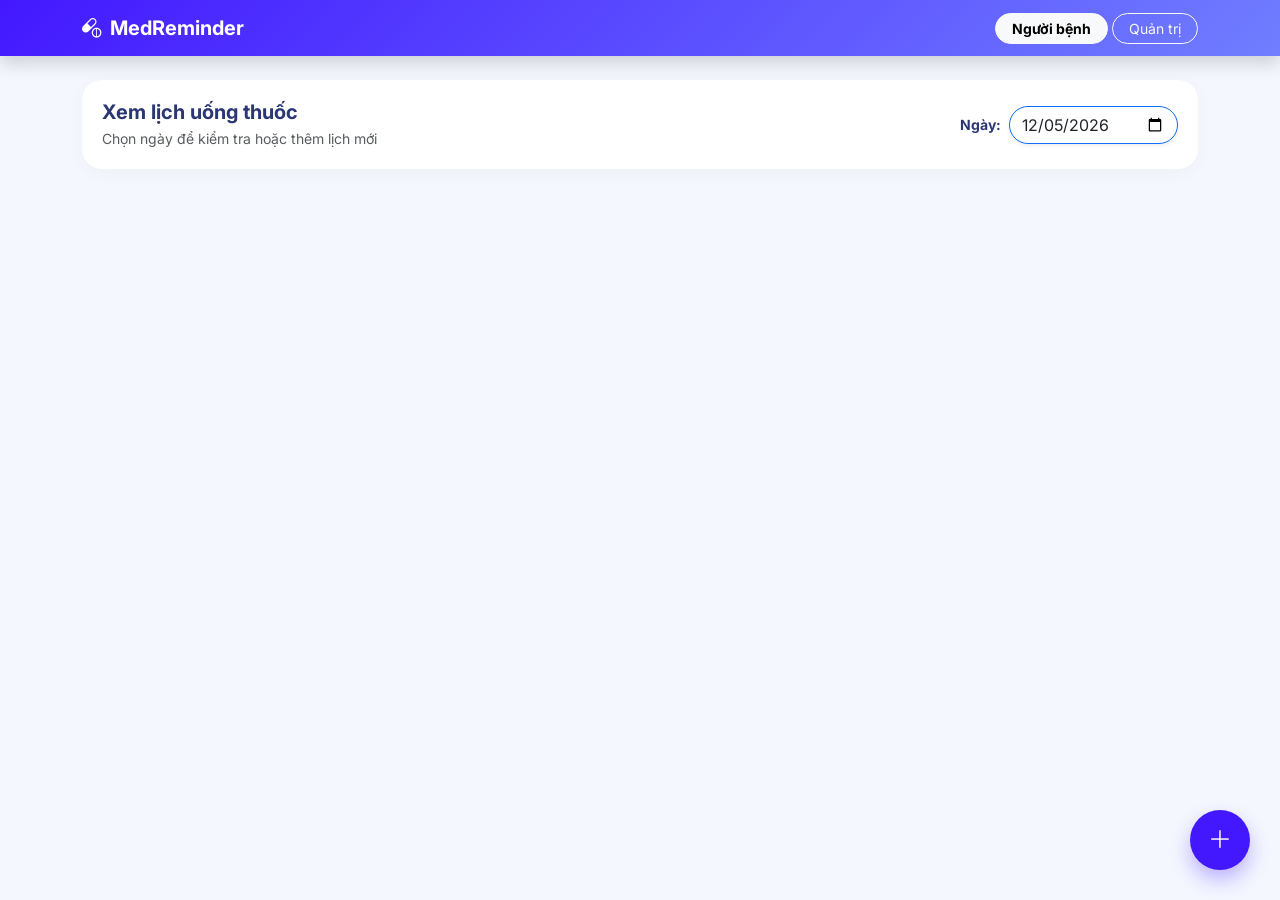
==== index.html @ 2426ad8e "Add files via upload" ====
<!DOCTYPE html>
<html lang="vi">
<head>
    <meta charset="UTF-8">
    <meta name="viewport" content="width=device-width, initial-scale=1.0">
    <title>MedReminder - Quản lý & Theo dõi</title>
    <link href="https://fonts.googleapis.com/css2?family=Inter:wght@400;600;700&display=swap" rel="stylesheet">
    <link href="https://cdn.jsdelivr.net/npm/bootstrap@5.3.0/dist/css/bootstrap.min.css" rel="stylesheet">
    <link rel="stylesheet" href="https://cdn.jsdelivr.net/npm/bootstrap-icons@1.11.0/font/bootstrap-icons.css">
    <style>
        :root { --primary: #4318ff; --success: #05cd99; --bg: #f4f7fe; }
        body { font-family: 'Inter', sans-serif; background-color: var(--bg); color: #2b3674; padding-bottom: 100px; }
        
        .navbar { background: linear-gradient(135deg, var(--primary) 0%, #707eff 100%); border: none; }
        
        .card-med { 
            border: none; border-radius: 20px; 
            box-shadow: 0 10px 30px rgba(0,0,0,0.05); 
            transition: all 0.3s ease; background: white;
            border-left: 6px solid var(--primary);
        }
        .card-med:hover { transform: translateY(-5px); box-shadow: 0 15px 35px rgba(0,0,0,0.1); }
        
        .is-taken { border-left-color: var(--success) !important; background-color: #f8f9fa !important; opacity: 0.8; }
        .is-taken .med-name { text-decoration: line-through; color: #a3aed0; }
        
        .filter-section {
            background: white; padding: 20px; border-radius: 20px;
            box-shadow: 0 4px 20px rgba(0,0,0,0.03); margin-bottom: 30px;
        }
        
        .time-badge { background: #e7f1ff; color: var(--primary); padding: 6px 16px; border-radius: 50px; font-weight: 700; }
        
        /* Floating Action Button (Nút thêm nhanh) */
        .fab-add {
            position: fixed; bottom: 30px; right: 30px;
            width: 60px; height: 60px; background: var(--primary);
            color: white; border-radius: 50%; display: flex;
            align-items: center; justify-content: center;
            font-size: 24px; box-shadow: 0 10px 20px rgba(67, 24, 255, 0.3);
            border: none; z-index: 1000; transition: 0.3s;
        }
        .fab-add:hover { transform: scale(1.1); background: #3311cc; }

        #loading-overlay { position: fixed; top: 0; left: 0; width: 100%; height: 100%; background: rgba(255,255,255,0.8); z-index: 9999; display: flex; align-items: center; justify-content: center; backdrop-filter: blur(4px); }
    </style>
</head>
<body>
    <div id="loading-overlay" class="d-none">
        <div class="spinner-border text-primary" role="status"></div>
    </div>

    <nav class="navbar navbar-dark sticky-top shadow">
        <div class="container">
            <a class="navbar-brand fw-bold" href="#"><i class="bi bi-capsule-pill me-2"></i>MedReminder</a>
            <div>
                <a href="index.html" class="btn btn-light btn-sm rounded-pill px-3 fw-bold">Người bệnh</a>
                <a href="admin.html" class="btn btn-outline-light btn-sm rounded-pill px-3">Quản trị</a>
            </div>
        </div>
    </nav>

    <div class="container mt-4">
        <div class="filter-section d-flex flex-wrap align-items-center justify-content-between gap-3">
            <div>
                <h5 class="fw-bold mb-1">Xem lịch uống thuốc</h5>
                <p class="text-muted small mb-0">Chọn ngày để kiểm tra hoặc thêm lịch mới</p>
            </div>
            <div class="d-flex align-items-center gap-2">
                <label class="fw-bold small">Ngày:</label>
                <input type="date" id="dateFilter" class="form-control rounded-pill border-primary shadow-sm">
            </div>
        </div>

        <div class="row g-4" id="scheduleContainer">
            </div>
    </div>

    <button class="fab-add" data-bs-toggle="modal" data-bs-target="#addModal">
        <i class="bi bi-plus-lg"></i>
    </button>

    <div class="modal fade" id="addModal" tabindex="-1">
        <div class="modal-dialog modal-dialog-centered">
            <div class="modal-content border-0 shadow" style="border-radius: 25px;">
                <div class="modal-body p-4">
                    <h5 class="fw-bold mb-4">Thêm lịch nhắc mới</h5>
                    <div class="mb-3">
                        <label class="small fw-bold mb-1">Tên thuốc</label>
                        <input type="text" id="newMedName" class="form-control rounded-pill border-light bg-light p-3" placeholder="Ví dụ: Paracetamol">
                    </div>
                    <div class="mb-3">
                        <label class="small fw-bold mb-1">Giờ uống</label>
                        <input type="time" id="newMedTime" class="form-control rounded-pill border-light bg-light p-3">
                    </div>
                    <div class="d-grid gap-2 mt-4">
                        <button class="btn btn-primary rounded-pill py-3 fw-bold" id="btnSaveQuick">Lưu lịch nhắc</button>
                        <button class="btn btn-light rounded-pill py-3 text-muted" data-bs-dismiss="modal">Hủy</button>
                    </div>
                </div>
            </div>
        </div>
    </div>

    <script src="https://code.jquery.com/jquery-3.6.0.min.js"></script>
    <script src="https://cdn.jsdelivr.net/npm/bootstrap@5.3.0/dist/js/bootstrap.bundle.min.js"></script>
    <script>
        const API_URL = "https://69e9c8b415c7e2d51268b733.mockapi.io/v1-demo/schedules";

        $(document).ready(() => {
            const today = new Date().toISOString().split('T')[0];
            $('#dateFilter').val(today);
            loadSchedules(today);
        });

        $('#dateFilter').change(function() {
            loadSchedules($(this).val());
        });

        async function loadSchedules(selectedDate) {
            $('#loading-overlay').removeClass('d-none');
            try {
                const res = await fetch(API_URL);
                const data = await res.json();
                
                // Sắp xếp theo giờ
                data.sort((a, b) => a.time.localeCompare(b.time));
                
                const container = $('#scheduleContainer').empty();
                if(data.length === 0) {
                    container.append('<div class="text-center mt-5"><p>Trống lịch cho ngày này</p></div>');
                }

                data.forEach(item => {
                    container.append(`
                        <div class="col-md-6 col-lg-4">
                            <div class="card card-med p-3 ${item.isTaken ? 'is-taken' : ''}">
                                <div class="card-body">
                                    <div class="d-flex justify-content-between mb-3">
                                        <span class="time-badge"><i class="bi bi-alarm me-1"></i>${item.time}</span>
                                        ${item.isTaken ? '<span class="badge bg-success rounded-pill px-3">Đã xong</span>' : '<span class="badge bg-warning text-dark rounded-pill px-3">Chờ uống</span>'}
                                    </div>
                                    <h5 class="med-name fw-bold mb-2">${item.medName}</h5>
                                    <p class="text-muted small mb-4">Ngày nhắc: ${selectedDate}</p>
                                    <button class="btn w-100 rounded-pill fw-bold transition ${item.isTaken ? 'btn-outline-secondary' : 'btn-primary shadow'}" 
                                            onclick="markAsTaken('${item.id}', ${item.isTaken})">
                                        ${item.isTaken ? 'Hoàn tác' : 'Đã uống thuốc'}
                                    </button>
                                </div>
                            </div>
                        </div>
                    `);
                });
            } catch (error) { console.error(error); } 
            finally { $('#loading-overlay').addClass('d-none'); }
        }

        // Chức năng THÊM NHANH (POST)
        $('#btnSaveQuick').click(async function() {
            const medName = $('#newMedName').val();
            const time = $('#newMedTime').val();
            const date = $('#dateFilter').val();

            if(!medName || !time) return alert("Vui lòng nhập đủ thông tin!");

            $('#loading-overlay').removeClass('d-none');
            await fetch(API_URL, {
                method: 'POST',
                headers: { 'Content-Type': 'application/json' },
                body: JSON.stringify({ medName, time, isTaken: false, date })
            });

            $('#addModal').modal('hide');
            $('#newMedName').val('');
            loadSchedules(date);
        });

        async function markAsTaken(id, currentStatus) {
            await fetch(`${API_URL}/${id}`, {
                method: 'PUT',
                headers: { 'Content-Type': 'application/json' },
                body: JSON.stringify({ isTaken: !currentStatus })
            });
            loadSchedules($('#dateFilter').val());
        }
    </script>
</body>
</html>
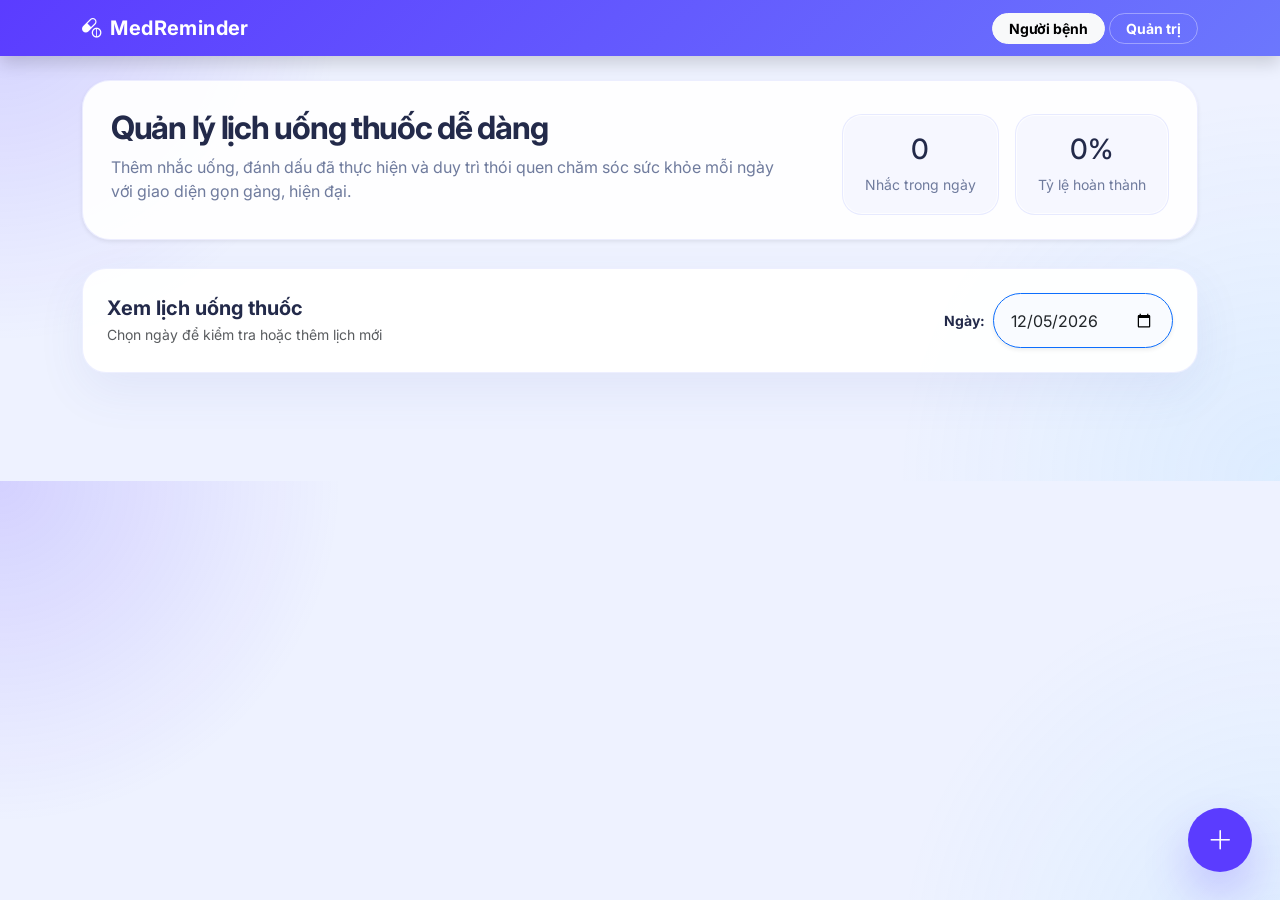
==== commit 481371e3: "Add files via upload" ====
--- a/index.html
+++ b/index.html
@@ -8,41 +8,229 @@
     <link href="https://cdn.jsdelivr.net/npm/bootstrap@5.3.0/dist/css/bootstrap.min.css" rel="stylesheet">
     <link rel="stylesheet" href="https://cdn.jsdelivr.net/npm/bootstrap-icons@1.11.0/font/bootstrap-icons.css">
     <style>
-        :root { --primary: #4318ff; --success: #05cd99; --bg: #f4f7fe; }
-        body { font-family: 'Inter', sans-serif; background-color: var(--bg); color: #2b3674; padding-bottom: 100px; }
-        
-        .navbar { background: linear-gradient(135deg, var(--primary) 0%, #707eff 100%); border: none; }
-        
-        .card-med { 
-            border: none; border-radius: 20px; 
-            box-shadow: 0 10px 30px rgba(0,0,0,0.05); 
-            transition: all 0.3s ease; background: white;
-            border-left: 6px solid var(--primary);
-        }
-        .card-med:hover { transform: translateY(-5px); box-shadow: 0 15px 35px rgba(0,0,0,0.1); }
-        
-        .is-taken { border-left-color: var(--success) !important; background-color: #f8f9fa !important; opacity: 0.8; }
-        .is-taken .med-name { text-decoration: line-through; color: #a3aed0; }
-        
+        :root {
+            --primary: #5b3cff;
+            --secondary: #7588ff;
+            --success: #22c392;
+            --danger: #ff5d7a;
+            --bg: #eef2ff;
+            --surface: #ffffff;
+            --surface-soft: #f6f7ff;
+            --text: #232a4a;
+            --muted: #6f7b9d;
+            --border: rgba(110, 125, 255, 0.14);
+            --shadow: 0 30px 80px rgba(50, 63, 128, 0.1);
+        }
+
+        body {
+            font-family: 'Inter', sans-serif;
+            background: radial-gradient(circle at top left, rgba(91, 60, 255, 0.18), transparent 25%),
+                        radial-gradient(circle at bottom right, rgba(95, 196, 255, 0.12), transparent 28%),
+                        var(--bg);
+            color: var(--text);
+            padding-bottom: 100px;
+        }
+
+        .navbar {
+            background: linear-gradient(135deg, var(--primary), #6c77fd);
+            border: none;
+            box-shadow: 0 24px 60px rgba(49, 67, 160, 0.16);
+        }
+
+        .navbar .navbar-brand {
+            letter-spacing: 0.02em;
+        }
+
+        .navbar .btn {
+            border-radius: 999px;
+            font-weight: 700;
+        }
+
+        .hero-panel {
+            background: rgba(255, 255, 255, 0.92);
+            border: 1px solid rgba(108, 115, 255, 0.12);
+            border-radius: 28px;
+            padding: 28px 28px 20px;
+            box-shadow: 0 28px 70px rgba(49, 67, 160, 0.08);
+            margin-bottom: 28px;
+        }
+
+        .hero-panel h2 {
+            font-size: clamp(2rem, 2.5vw, 2.6rem);
+            letter-spacing: -0.04em;
+        }
+
+        .hero-panel p {
+            color: var(--muted);
+            max-width: 680px;
+        }
+
+        .hero-stat {
+            background: var(--surface-soft);
+            border: 1px solid rgba(110, 125, 255, 0.11);
+            border-radius: 20px;
+            padding: 18px 22px;
+            min-width: 150px;
+            box-shadow: inset 0 0 0 1px rgba(255,255,255,0.8);
+        }
+
+        .hero-stat h3 {
+            font-size: 1.75rem;
+            margin-bottom: 0.35rem;
+            color: var(--text);
+        }
+
+        .hero-stat small {
+            color: var(--muted);
+        }
+
+        .card-med {
+            border: none;
+            border-radius: 26px;
+            box-shadow: 0 18px 55px rgba(71, 80, 152, 0.09);
+            transition: transform 0.25s ease, box-shadow 0.25s ease;
+            background: linear-gradient(180deg, #ffffff, #f8f9ff);
+            position: relative;
+            overflow: hidden;
+        }
+
+        .card-med::before {
+            content: '';
+            position: absolute;
+            top: 0;
+            left: 0;
+            width: 100%;
+            height: 6px;
+            background: linear-gradient(90deg, rgba(91, 60, 255, 1), rgba(117, 136, 255, 0.8));
+        }
+
+        .card-med:hover {
+            transform: translateY(-6px);
+            box-shadow: 0 24px 70px rgba(71, 80, 152, 0.16);
+        }
+
+        .card-med .card-body {
+            padding: 24px 24px 20px;
+        }
+
+        .is-taken {
+            background: #f5f7ff !important;
+            opacity: 0.96;
+        }
+
+        .is-taken .med-name {
+            text-decoration: line-through;
+            color: #9aa3bd;
+        }
+
         .filter-section {
-            background: white; padding: 20px; border-radius: 20px;
-            box-shadow: 0 4px 20px rgba(0,0,0,0.03); margin-bottom: 30px;
-        }
-        
-        .time-badge { background: #e7f1ff; color: var(--primary); padding: 6px 16px; border-radius: 50px; font-weight: 700; }
-        
-        /* Floating Action Button (Nút thêm nhanh) */
+            background: rgba(255,255,255,0.95);
+            padding: 24px;
+            border-radius: 24px;
+            border: 1px solid rgba(110, 125, 255, 0.12);
+            box-shadow: 0 18px 48px rgba(82, 94, 180, 0.08);
+            margin-bottom: 32px;
+        }
+
+        .time-badge {
+            background: rgba(91, 60, 255, 0.08);
+            color: var(--primary);
+            padding: 7px 18px;
+            border-radius: 999px;
+            font-weight: 700;
+        }
+
+        .form-control,
+        .form-control:focus,
+        .form-control:focus-visible {
+            border-radius: 999px;
+            border: 1px solid rgba(110, 125, 255, 0.2);
+            box-shadow: none;
+            padding: 0.9rem 1.1rem;
+            background: #f9fbff;
+        }
+
+        .form-control:focus {
+            border-color: rgba(91, 60, 255, 0.35);
+        }
+
+        .btn-primary {
+            background: var(--primary);
+            border-color: transparent;
+            box-shadow: 0 15px 30px rgba(91, 60, 255, 0.18);
+        }
+
+        .btn-primary:hover {
+            background: #4238ff;
+        }
+
+        .btn-outline-light {
+            color: #ffffff;
+            border-color: rgba(255,255,255,0.35);
+        }
+
+        .btn-outline-light:hover {
+            color: white;
+            background: rgba(255,255,255,0.12);
+        }
+
         .fab-add {
-            position: fixed; bottom: 30px; right: 30px;
-            width: 60px; height: 60px; background: var(--primary);
-            color: white; border-radius: 50%; display: flex;
-            align-items: center; justify-content: center;
-            font-size: 24px; box-shadow: 0 10px 20px rgba(67, 24, 255, 0.3);
-            border: none; z-index: 1000; transition: 0.3s;
-        }
-        .fab-add:hover { transform: scale(1.1); background: #3311cc; }
-
-        #loading-overlay { position: fixed; top: 0; left: 0; width: 100%; height: 100%; background: rgba(255,255,255,0.8); z-index: 9999; display: flex; align-items: center; justify-content: center; backdrop-filter: blur(4px); }
+            position: fixed;
+            bottom: 28px;
+            right: 28px;
+            width: 64px;
+            height: 64px;
+            background: var(--primary);
+            color: white;
+            border-radius: 50%;
+            display: flex;
+            align-items: center;
+            justify-content: center;
+            font-size: 26px;
+            box-shadow: 0 22px 45px rgba(91, 60, 255, 0.25);
+            border: none;
+            z-index: 1000;
+            transition: transform 0.2s ease, background 0.2s ease;
+        }
+
+        .fab-add:hover {
+            transform: scale(1.08);
+            background: #3829ff;
+        }
+
+        #loading-overlay {
+            position: fixed;
+            top: 0;
+            left: 0;
+            width: 100%;
+            height: 100%;
+            background: rgba(255,255,255,0.78);
+            z-index: 9999;
+            display: flex;
+            align-items: center;
+            justify-content: center;
+            backdrop-filter: blur(4px);
+        }
+
+        .schedule-empty {
+            min-height: 240px;
+            display: flex;
+            align-items: center;
+            justify-content: center;
+            color: var(--muted);
+        }
+
+        .modal-content {
+            border-radius: 28px;
+            overflow: hidden;
+            border: 1px solid rgba(110, 125, 255, 0.12);
+        }
+
+        .modal-body .form-control {
+            border-radius: 18px;
+            padding: 0.95rem 1.25rem;
+            background: #f7f8ff;
+        }
     </style>
 </head>
 <body>
@@ -61,19 +249,37 @@
     </nav>
 
     <div class="container mt-4">
-        <div class="filter-section d-flex flex-wrap align-items-center justify-content-between gap-3">
+        <div class="hero-panel shadow-sm">
+            <div class="row align-items-center gy-3">
+                <div class="col-lg-8">
+                    <h2 class="fw-bold mb-2">Quản lý lịch uống thuốc dễ dàng</h2>
+                    <p>Thêm nhắc uống, đánh dấu đã thực hiện và duy trì thói quen chăm sóc sức khỏe mỗi ngày với giao diện gọn gàng, hiện đại.</p>
+                </div>
+                <div class="col-lg-4 d-flex align-items-center justify-content-lg-end">
+                    <div class="hero-stat text-center me-3">
+                        <h3 id="statCount">0</h3>
+                        <small>Nhắc trong ngày</small>
+                    </div>
+                    <div class="hero-stat text-center">
+                        <h3 id="statComplete">0%</h3>
+                        <small>Tỷ lệ hoàn thành</small>
+                    </div>
+                </div>
+            </div>
+        </div>
+
+        <div class="filter-section d-flex flex-column flex-sm-row align-items-center justify-content-between gap-3">
             <div>
                 <h5 class="fw-bold mb-1">Xem lịch uống thuốc</h5>
                 <p class="text-muted small mb-0">Chọn ngày để kiểm tra hoặc thêm lịch mới</p>
             </div>
             <div class="d-flex align-items-center gap-2">
-                <label class="fw-bold small">Ngày:</label>
+                <label class="fw-bold small mb-0">Ngày:</label>
                 <input type="date" id="dateFilter" class="form-control rounded-pill border-primary shadow-sm">
             </div>
         </div>
 
-        <div class="row g-4" id="scheduleContainer">
-            </div>
+        <div class="row g-4" id="scheduleContainer"></div>
     </div>
 
     <button class="fab-add" data-bs-toggle="modal" data-bs-target="#addModal">
@@ -105,7 +311,7 @@
     <script src="https://code.jquery.com/jquery-3.6.0.min.js"></script>
     <script src="https://cdn.jsdelivr.net/npm/bootstrap@5.3.0/dist/js/bootstrap.bundle.min.js"></script>
     <script>
-        const API_URL = "https://69e9c8b415c7e2d51268b733.mockapi.io/v1-demo/schedules";
+        const API_URL = "https://6a06dc73c83ba8ad9b3e047a.mockapi.io/schedules";
 
         $(document).ready(() => {
             const today = new Date().toISOString().split('T')[0];
@@ -126,12 +332,19 @@
                 // Sắp xếp theo giờ
                 data.sort((a, b) => a.time.localeCompare(b.time));
                 
+                const filtered = data.filter(item => item.date === selectedDate);
+                const completedCount = filtered.filter(item => item.isTaken).length;
+                const totalCount = filtered.length;
+
+                $('#statCount').text(totalCount);
+                $('#statComplete').text(totalCount === 0 ? '0%' : `${Math.round((completedCount / totalCount) * 100)}%`);
+
                 const container = $('#scheduleContainer').empty();
-                if(data.length === 0) {
-                    container.append('<div class="text-center mt-5"><p>Trống lịch cho ngày này</p></div>');
+                if (totalCount === 0) {
+                    container.append('<div class="schedule-empty w-100"><p class="mb-0">Không có lịch cho ngày đã chọn.</p></div>');
                 }
 
-                data.forEach(item => {
+                filtered.forEach(item => {
                     container.append(`
                         <div class="col-md-6 col-lg-4">
                             <div class="card card-med p-3 ${item.isTaken ? 'is-taken' : ''}">
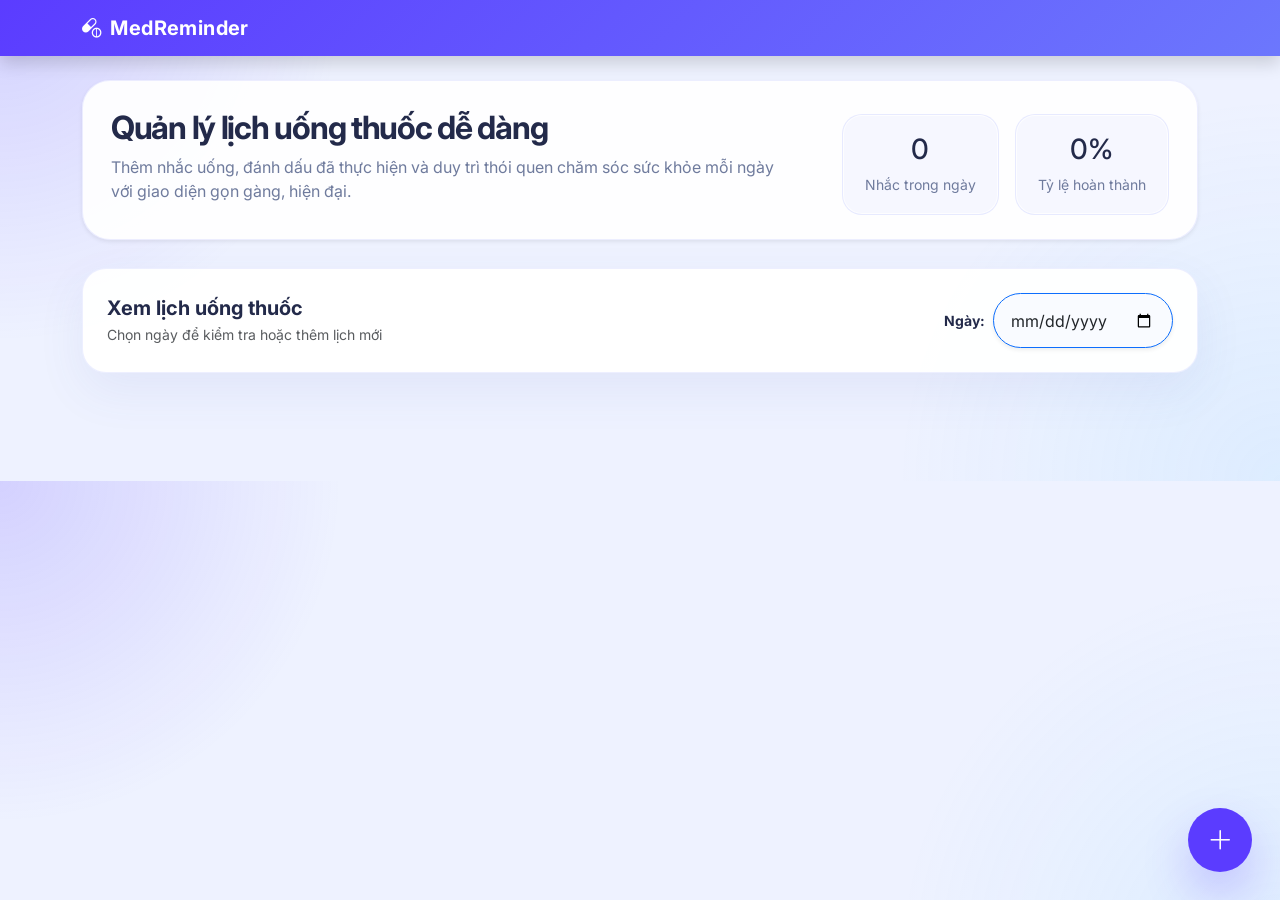
==== commit 059b7d2c: "Add files via upload" ====
--- a/index.html
+++ b/index.html
@@ -241,9 +241,9 @@
     <nav class="navbar navbar-dark sticky-top shadow">
         <div class="container">
             <a class="navbar-brand fw-bold" href="#"><i class="bi bi-capsule-pill me-2"></i>MedReminder</a>
-            <div>
-                <a href="index.html" class="btn btn-light btn-sm rounded-pill px-3 fw-bold">Người bệnh</a>
-                <a href="admin.html" class="btn btn-outline-light btn-sm rounded-pill px-3">Quản trị</a>
+            <div class="d-flex align-items-center flex-wrap gap-2">
+                <span id="userBadge" class="badge bg-white text-primary shadow-sm d-none"></span>
+                <button id="logoutBtn" class="btn btn-outline-light btn-sm rounded-pill px-3 d-none">Đăng xuất</button>
             </div>
         </div>
     </nav>
@@ -310,10 +310,17 @@
 
     <script src="https://code.jquery.com/jquery-3.6.0.min.js"></script>
     <script src="https://cdn.jsdelivr.net/npm/bootstrap@5.3.0/dist/js/bootstrap.bundle.min.js"></script>
+    <script src="js/auth.js"></script>
     <script>
         const API_URL = "https://6a06dc73c83ba8ad9b3e047a.mockapi.io/schedules";
+        const currentUser = requireAuth('login.html');
 
         $(document).ready(() => {
+            if (currentUser) {
+                $('#userBadge').text(`Xin chào, ${currentUser.fullName}`).removeClass('d-none');
+                $('#logoutBtn').removeClass('d-none').on('click', logout);
+            }
+
             const today = new Date().toISOString().split('T')[0];
             $('#dateFilter').val(today);
             loadSchedules(today);
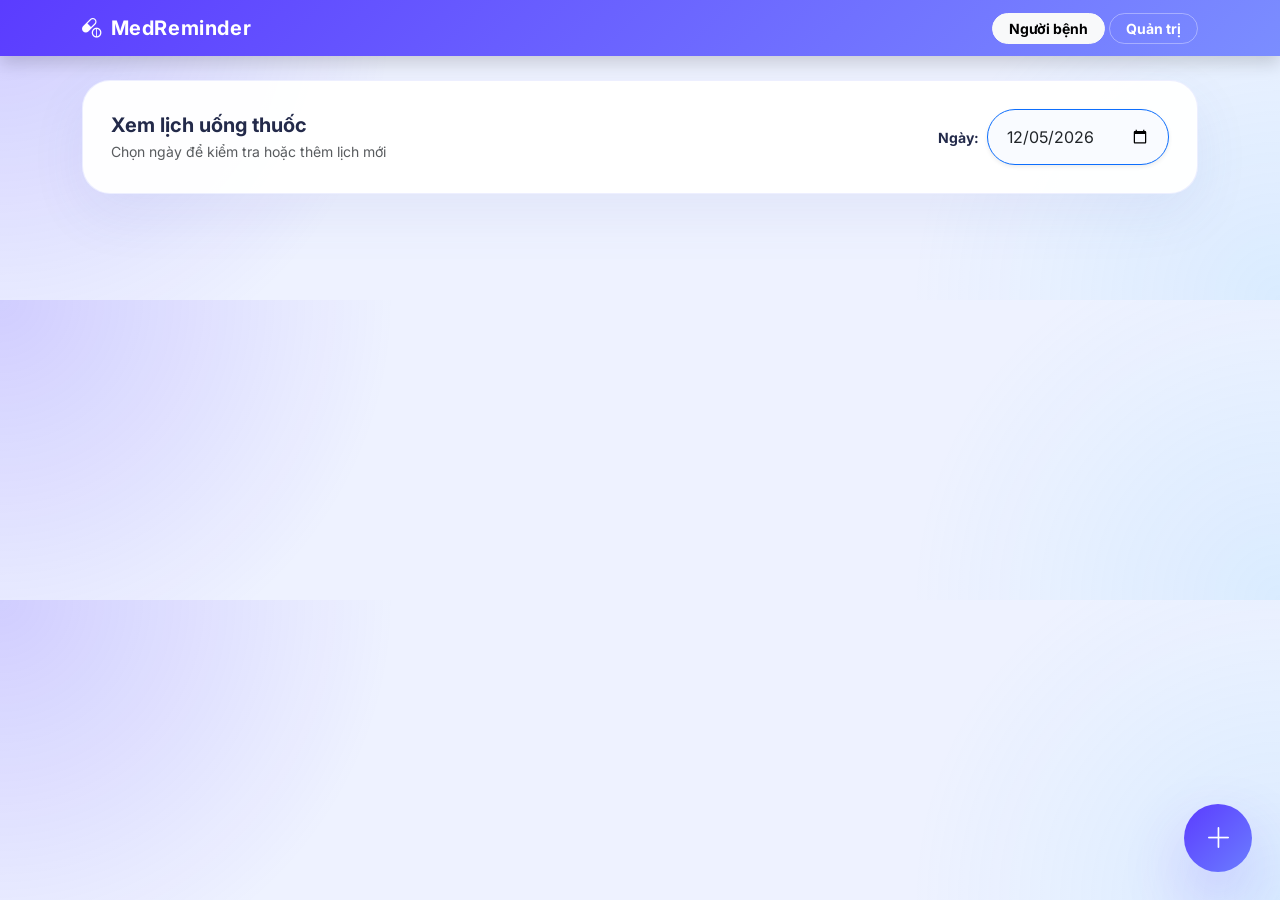
==== commit b7ad2107: "Add files via upload" ====
--- a/index.html
+++ b/index.html
@@ -24,21 +24,21 @@
 
         body {
             font-family: 'Inter', sans-serif;
-            background: radial-gradient(circle at top left, rgba(91, 60, 255, 0.18), transparent 25%),
-                        radial-gradient(circle at bottom right, rgba(95, 196, 255, 0.12), transparent 28%),
+            background: radial-gradient(circle at top left, rgba(91, 60, 255, 0.2), transparent 30%),
+                        radial-gradient(circle at bottom right, rgba(95, 196, 255, 0.14), transparent 28%),
                         var(--bg);
             color: var(--text);
             padding-bottom: 100px;
         }
 
         .navbar {
-            background: linear-gradient(135deg, var(--primary), #6c77fd);
+            background: linear-gradient(135deg, rgba(91, 60, 255, 1), rgba(117, 136, 255, 0.95));
             border: none;
-            box-shadow: 0 24px 60px rgba(49, 67, 160, 0.16);
+            box-shadow: 0 24px 70px rgba(49, 67, 160, 0.18);
         }
 
         .navbar .navbar-brand {
-            letter-spacing: 0.02em;
+            letter-spacing: 0.03em;
         }
 
         .navbar .btn {
@@ -47,35 +47,36 @@
         }
 
         .hero-panel {
-            background: rgba(255, 255, 255, 0.92);
-            border: 1px solid rgba(108, 115, 255, 0.12);
-            border-radius: 28px;
-            padding: 28px 28px 20px;
-            box-shadow: 0 28px 70px rgba(49, 67, 160, 0.08);
-            margin-bottom: 28px;
+            background: rgba(255,255,255,0.96);
+            border: 1px solid rgba(110, 125, 255, 0.12);
+            border-radius: 32px;
+            padding: 32px;
+            box-shadow: 0 30px 85px rgba(49, 67, 160, 0.12);
+            margin-bottom: 30px;
         }
 
         .hero-panel h2 {
-            font-size: clamp(2rem, 2.5vw, 2.6rem);
+            font-size: clamp(2.2rem, 2.8vw, 3rem);
             letter-spacing: -0.04em;
+            margin-bottom: 0.75rem;
         }
 
         .hero-panel p {
             color: var(--muted);
-            max-width: 680px;
+            max-width: 700px;
         }
 
         .hero-stat {
             background: var(--surface-soft);
-            border: 1px solid rgba(110, 125, 255, 0.11);
-            border-radius: 20px;
-            padding: 18px 22px;
+            border: 1px solid rgba(110, 125, 255, 0.12);
+            border-radius: 22px;
+            padding: 20px 24px;
             min-width: 150px;
-            box-shadow: inset 0 0 0 1px rgba(255,255,255,0.8);
+            box-shadow: inset 0 0 0 1px rgba(255,255,255,0.75);
         }
 
         .hero-stat h3 {
-            font-size: 1.75rem;
+            font-size: 1.9rem;
             margin-bottom: 0.35rem;
             color: var(--text);
         }
@@ -86,10 +87,10 @@
 
         .card-med {
             border: none;
-            border-radius: 26px;
-            box-shadow: 0 18px 55px rgba(71, 80, 152, 0.09);
+            border-radius: 28px;
+            box-shadow: 0 20px 65px rgba(50, 63, 128, 0.12);
             transition: transform 0.25s ease, box-shadow 0.25s ease;
-            background: linear-gradient(180deg, #ffffff, #f8f9ff);
+            background: linear-gradient(180deg, #ffffff, #f7f8ff);
             position: relative;
             overflow: hidden;
         }
@@ -105,37 +106,41 @@
         }
 
         .card-med:hover {
-            transform: translateY(-6px);
-            box-shadow: 0 24px 70px rgba(71, 80, 152, 0.16);
+            transform: translateY(-8px);
+            box-shadow: 0 28px 80px rgba(50, 63, 128, 0.16);
         }
 
         .card-med .card-body {
-            padding: 24px 24px 20px;
+            padding: 26px 24px 22px;
+        }
+
+        .med-name {
+            font-size: 1.15rem;
+            letter-spacing: -0.02em;
         }
 
         .is-taken {
-            background: #f5f7ff !important;
-            opacity: 0.96;
+            background: #eef4ff !important;
         }
 
         .is-taken .med-name {
             text-decoration: line-through;
-            color: #9aa3bd;
+            color: #8d99c7;
         }
 
         .filter-section {
-            background: rgba(255,255,255,0.95);
-            padding: 24px;
-            border-radius: 24px;
+            background: rgba(255,255,255,0.96);
+            padding: 28px;
+            border-radius: 28px;
             border: 1px solid rgba(110, 125, 255, 0.12);
-            box-shadow: 0 18px 48px rgba(82, 94, 180, 0.08);
-            margin-bottom: 32px;
+            box-shadow: 0 20px 55px rgba(82, 94, 180, 0.08);
+            margin-bottom: 30px;
         }
 
         .time-badge {
             background: rgba(91, 60, 255, 0.08);
             color: var(--primary);
-            padding: 7px 18px;
+            padding: 8px 18px;
             border-radius: 999px;
             font-weight: 700;
         }
@@ -146,7 +151,7 @@
             border-radius: 999px;
             border: 1px solid rgba(110, 125, 255, 0.2);
             box-shadow: none;
-            padding: 0.9rem 1.1rem;
+            padding: 0.95rem 1.15rem;
             background: #f9fbff;
         }
 
@@ -157,7 +162,7 @@
         .btn-primary {
             background: var(--primary);
             border-color: transparent;
-            box-shadow: 0 15px 30px rgba(91, 60, 255, 0.18);
+            box-shadow: 0 16px 34px rgba(91, 60, 255, 0.18);
         }
 
         .btn-primary:hover {
@@ -178,16 +183,16 @@
             position: fixed;
             bottom: 28px;
             right: 28px;
-            width: 64px;
-            height: 64px;
-            background: var(--primary);
+            width: 68px;
+            height: 68px;
+            background: linear-gradient(135deg, var(--primary), #6b7dff);
             color: white;
             border-radius: 50%;
             display: flex;
             align-items: center;
             justify-content: center;
-            font-size: 26px;
-            box-shadow: 0 22px 45px rgba(91, 60, 255, 0.25);
+            font-size: 28px;
+            box-shadow: 0 28px 64px rgba(91, 60, 255, 0.24);
             border: none;
             z-index: 1000;
             transition: transform 0.2s ease, background 0.2s ease;
@@ -241,45 +246,27 @@
     <nav class="navbar navbar-dark sticky-top shadow">
         <div class="container">
             <a class="navbar-brand fw-bold" href="#"><i class="bi bi-capsule-pill me-2"></i>MedReminder</a>
-            <div class="d-flex align-items-center flex-wrap gap-2">
-                <span id="userBadge" class="badge bg-white text-primary shadow-sm d-none"></span>
-                <button id="logoutBtn" class="btn btn-outline-light btn-sm rounded-pill px-3 d-none">Đăng xuất</button>
+            <div>
+                <a href="index.html" class="btn btn-light btn-sm rounded-pill px-3 fw-bold">Người bệnh</a>
+                <a href="admin.html" class="btn btn-outline-light btn-sm rounded-pill px-3">Quản trị</a>
             </div>
         </div>
     </nav>
 
     <div class="container mt-4">
-        <div class="hero-panel shadow-sm">
-            <div class="row align-items-center gy-3">
-                <div class="col-lg-8">
-                    <h2 class="fw-bold mb-2">Quản lý lịch uống thuốc dễ dàng</h2>
-                    <p>Thêm nhắc uống, đánh dấu đã thực hiện và duy trì thói quen chăm sóc sức khỏe mỗi ngày với giao diện gọn gàng, hiện đại.</p>
-                </div>
-                <div class="col-lg-4 d-flex align-items-center justify-content-lg-end">
-                    <div class="hero-stat text-center me-3">
-                        <h3 id="statCount">0</h3>
-                        <small>Nhắc trong ngày</small>
-                    </div>
-                    <div class="hero-stat text-center">
-                        <h3 id="statComplete">0%</h3>
-                        <small>Tỷ lệ hoàn thành</small>
-                    </div>
-                </div>
-            </div>
-        </div>
-
-        <div class="filter-section d-flex flex-column flex-sm-row align-items-center justify-content-between gap-3">
+        <div class="filter-section d-flex flex-wrap align-items-center justify-content-between gap-3">
             <div>
                 <h5 class="fw-bold mb-1">Xem lịch uống thuốc</h5>
                 <p class="text-muted small mb-0">Chọn ngày để kiểm tra hoặc thêm lịch mới</p>
             </div>
             <div class="d-flex align-items-center gap-2">
-                <label class="fw-bold small mb-0">Ngày:</label>
+                <label class="fw-bold small">Ngày:</label>
                 <input type="date" id="dateFilter" class="form-control rounded-pill border-primary shadow-sm">
             </div>
         </div>
 
-        <div class="row g-4" id="scheduleContainer"></div>
+        <div class="row g-4" id="scheduleContainer">
+            </div>
     </div>
 
     <button class="fab-add" data-bs-toggle="modal" data-bs-target="#addModal">
@@ -310,17 +297,10 @@
 
     <script src="https://code.jquery.com/jquery-3.6.0.min.js"></script>
     <script src="https://cdn.jsdelivr.net/npm/bootstrap@5.3.0/dist/js/bootstrap.bundle.min.js"></script>
-    <script src="js/auth.js"></script>
     <script>
         const API_URL = "https://6a06dc73c83ba8ad9b3e047a.mockapi.io/schedules";
-        const currentUser = requireAuth('login.html');
 
         $(document).ready(() => {
-            if (currentUser) {
-                $('#userBadge').text(`Xin chào, ${currentUser.fullName}`).removeClass('d-none');
-                $('#logoutBtn').removeClass('d-none').on('click', logout);
-            }
-
             const today = new Date().toISOString().split('T')[0];
             $('#dateFilter').val(today);
             loadSchedules(today);
@@ -339,19 +319,12 @@
                 // Sắp xếp theo giờ
                 data.sort((a, b) => a.time.localeCompare(b.time));
                 
-                const filtered = data.filter(item => item.date === selectedDate);
-                const completedCount = filtered.filter(item => item.isTaken).length;
-                const totalCount = filtered.length;
-
-                $('#statCount').text(totalCount);
-                $('#statComplete').text(totalCount === 0 ? '0%' : `${Math.round((completedCount / totalCount) * 100)}%`);
-
                 const container = $('#scheduleContainer').empty();
-                if (totalCount === 0) {
-                    container.append('<div class="schedule-empty w-100"><p class="mb-0">Không có lịch cho ngày đã chọn.</p></div>');
+                if(data.length === 0) {
+                    container.append('<div class="text-center mt-5"><p>Trống lịch cho ngày này</p></div>');
                 }
 
-                filtered.forEach(item => {
+                data.forEach(item => {
                     container.append(`
                         <div class="col-md-6 col-lg-4">
                             <div class="card card-med p-3 ${item.isTaken ? 'is-taken' : ''}">
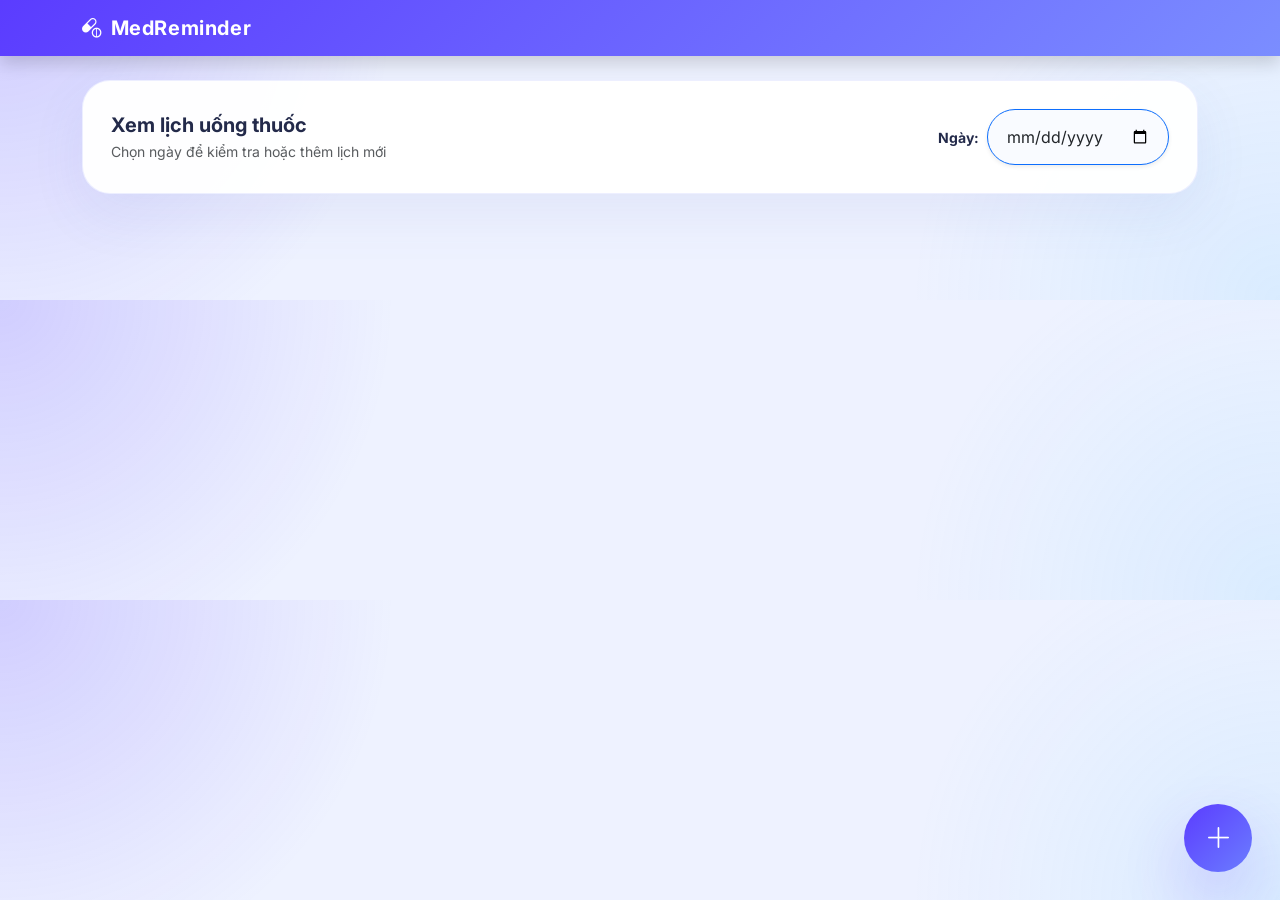
==== commit 86eed1f5: "Add files via upload" ====
--- a/index.html
+++ b/index.html
@@ -237,6 +237,13 @@
             background: #f7f8ff;
         }
     </style>
+    <script src="js/auth.js"></script>
+    <script>
+        // Kiểm tra xác thực ngay lập tức
+        if (!getCurrentUser()) {
+            window.location.href = 'login.html';
+        }
+    </script>
 </head>
 <body>
     <div id="loading-overlay" class="d-none">
@@ -245,10 +252,9 @@
 
     <nav class="navbar navbar-dark sticky-top shadow">
         <div class="container">
-            <a class="navbar-brand fw-bold" href="#"><i class="bi bi-capsule-pill me-2"></i>MedReminder</a>
-            <div>
-                <a href="index.html" class="btn btn-light btn-sm rounded-pill px-3 fw-bold">Người bệnh</a>
-                <a href="admin.html" class="btn btn-outline-light btn-sm rounded-pill px-3">Quản trị</a>
+            <a class="navbar-brand fw-bold" href="index.html"><i class="bi bi-capsule-pill me-2"></i>MedReminder</a>
+            <div id="authNav">
+                <!-- Hiển thị tên user và nút logout tại đây -->
             </div>
         </div>
     </nav>
@@ -300,8 +306,43 @@
     <script>
         const API_URL = "https://6a06dc73c83ba8ad9b3e047a.mockapi.io/schedules";
 
+        function renderAuthNav() {
+            const user = getCurrentUser();
+            const navHtml = `
+                <div class="d-flex align-items-center gap-2">
+                    <span class="text-white small">
+                        <i class="bi bi-person-circle me-1"></i>${user.name}
+                    </span>
+                    <button class="btn btn-outline-light btn-sm rounded-pill px-3" onclick="logoutUser()">
+                        Đăng xuất
+                    </button>
+                </div>
+            `;
+            $('#authNav').html(navHtml);
+        }
+
+        function logoutUser() {
+            if (confirm('Bạn có chắc chắn muốn đăng xuất?')) {
+                logout();
+                window.location.href = 'login.html';
+            }
+        }
+
+        function getLocalDateString(dateObj) {
+            const year = dateObj.getFullYear();
+            const month = String(dateObj.getMonth() + 1).padStart(2, '0');
+            const day = String(dateObj.getDate()).padStart(2, '0');
+            return `${year}-${month}-${day}`;
+        }
+
+        function normalizeDateValue(rawDate) {
+            if (!rawDate) return '';
+            return rawDate.split('T')[0];
+        }
+
         $(document).ready(() => {
-            const today = new Date().toISOString().split('T')[0];
+            renderAuthNav();
+            const today = getLocalDateString(new Date());
             $('#dateFilter').val(today);
             loadSchedules(today);
         });
@@ -316,15 +357,18 @@
                 const res = await fetch(API_URL);
                 const data = await res.json();
                 
+                // Lọc dữ liệu theo ngày được chọn
+                const filteredData = data.filter(item => normalizeDateValue(item.date) === selectedDate);
+                
                 // Sắp xếp theo giờ
-                data.sort((a, b) => a.time.localeCompare(b.time));
+                filteredData.sort((a, b) => a.time.localeCompare(b.time));
                 
                 const container = $('#scheduleContainer').empty();
-                if(data.length === 0) {
-                    container.append('<div class="text-center mt-5"><p>Trống lịch cho ngày này</p></div>');
+                if(filteredData.length === 0) {
+                    container.append('<div class="text-center mt-5"><p>Không có lịch uống thuốc cho ngày này</p></div>');
                 }
 
-                data.forEach(item => {
+                filteredData.forEach(item => {
                     container.append(`
                         <div class="col-md-6 col-lg-4">
                             <div class="card card-med p-3 ${item.isTaken ? 'is-taken' : ''}">
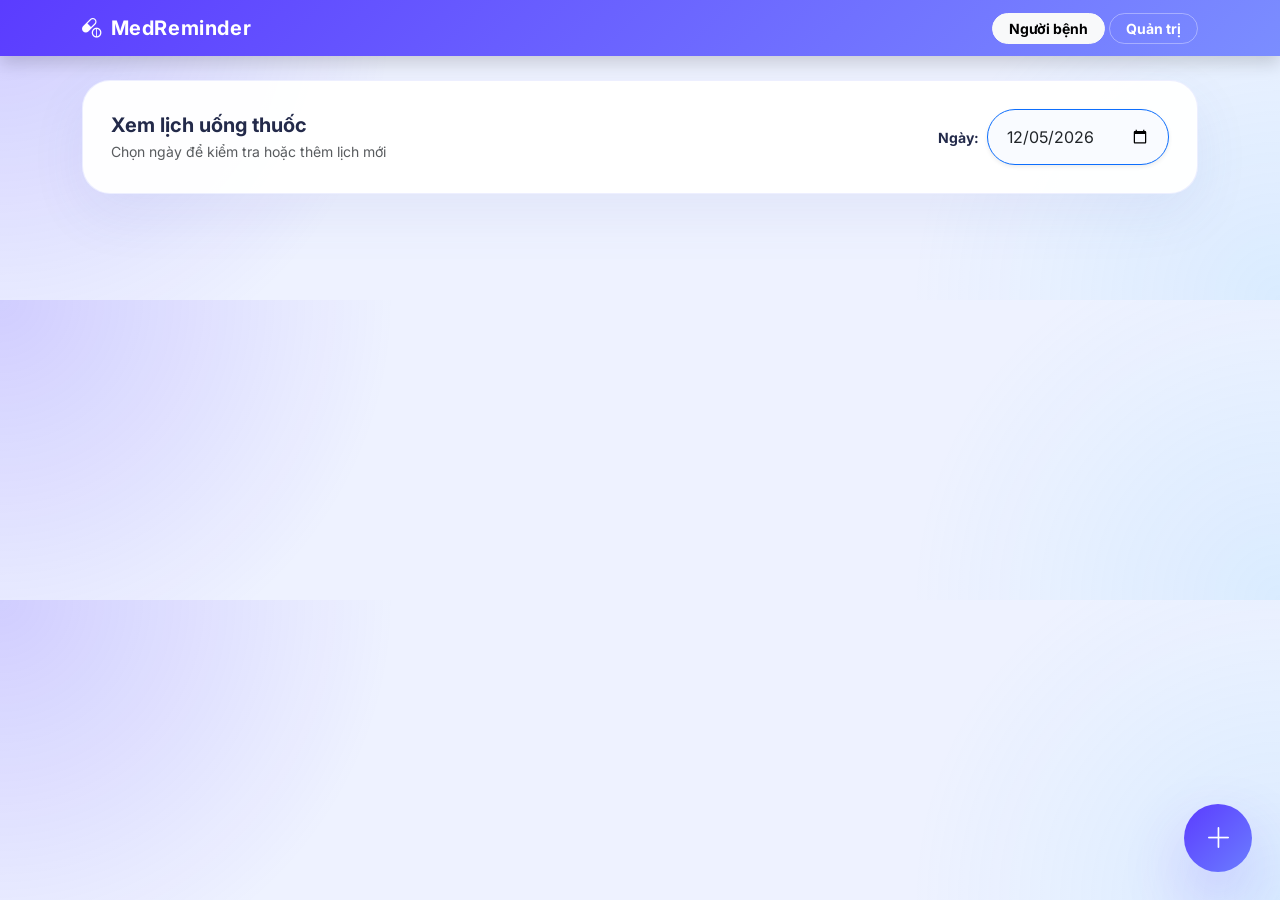
==== commit 79b23cbc: "Add files via upload" ====
--- a/index.html
+++ b/index.html
@@ -47,32 +47,105 @@
         }
 
         .hero-panel {
-            background: rgba(255,255,255,0.96);
-            border: 1px solid rgba(110, 125, 255, 0.12);
-            border-radius: 32px;
-            padding: 32px;
-            box-shadow: 0 30px 85px rgba(49, 67, 160, 0.12);
+            background: rgba(255,255,255,0.98);
+            border: 1px solid rgba(110, 125, 255, 0.16);
+            border-radius: 36px;
+            padding: 36px;
+            box-shadow: 0 35px 95px rgba(49, 67, 160, 0.14);
             margin-bottom: 30px;
+            position: relative;
+            overflow: hidden;
+        }
+
+        .hero-panel::before {
+            content: '';
+            position: absolute;
+            top: -30px;
+            right: -90px;
+            width: 260px;
+            height: 260px;
+            background: radial-gradient(circle, rgba(91, 60, 255, 0.20), transparent 55%);
+            filter: blur(14px);
+            pointer-events: none;
+        }
+
+        .hero-panel::after {
+            content: '';
+            position: absolute;
+            bottom: -40px;
+            left: -40px;
+            width: 180px;
+            height: 180px;
+            background: radial-gradient(circle, rgba(117, 136, 255, 0.14), transparent 60%);
+            filter: blur(12px);
+            pointer-events: none;
+        }
+
+        .hero-badge {
+            display: inline-flex;
+            align-items: center;
+            gap: 0.5rem;
+            padding: 0.75rem 1rem;
+            border-radius: 999px;
+            background: rgba(91, 60, 255, 0.09);
+            color: var(--primary);
+            font-size: 0.9rem;
+            font-weight: 700;
+            margin-bottom: 1.5rem;
+            position: relative;
+            z-index: 1;
         }
 
         .hero-panel h2 {
             font-size: clamp(2.2rem, 2.8vw, 3rem);
             letter-spacing: -0.04em;
             margin-bottom: 0.75rem;
+            position: relative;
+            z-index: 1;
         }
 
         .hero-panel p {
             color: var(--muted);
-            max-width: 700px;
+            max-width: 730px;
+            position: relative;
+            z-index: 1;
+        }
+
+        .hero-actions {
+            margin-top: 1.75rem;
+            position: relative;
+            z-index: 1;
         }
 
         .hero-stat {
             background: var(--surface-soft);
             border: 1px solid rgba(110, 125, 255, 0.12);
             border-radius: 22px;
-            padding: 20px 24px;
+            padding: 22px 26px;
             min-width: 150px;
             box-shadow: inset 0 0 0 1px rgba(255,255,255,0.75);
+        }
+
+        .next-card {
+            background: #ffffff;
+            border: 1px solid rgba(91, 60, 255, 0.12);
+            border-radius: 24px;
+            padding: 24px;
+            box-shadow: 0 18px 46px rgba(91, 60, 255, 0.08);
+        }
+
+        .next-card h5 {
+            margin-bottom: 0.85rem;
+        }
+
+        .reminder-time {
+            font-size: 2.35rem;
+            letter-spacing: -0.04em;
+            color: var(--primary);
+        }
+
+        .reminder-meta {
+            color: var(--muted);
         }
 
         .hero-stat h3 {
@@ -237,13 +310,6 @@
             background: #f7f8ff;
         }
     </style>
-    <script src="js/auth.js"></script>
-    <script>
-        // Kiểm tra xác thực ngay lập tức
-        if (!getCurrentUser()) {
-            window.location.href = 'login.html';
-        }
-    </script>
 </head>
 <body>
     <div id="loading-overlay" class="d-none">
@@ -252,9 +318,10 @@
 
     <nav class="navbar navbar-dark sticky-top shadow">
         <div class="container">
-            <a class="navbar-brand fw-bold" href="index.html"><i class="bi bi-capsule-pill me-2"></i>MedReminder</a>
-            <div id="authNav">
-                <!-- Hiển thị tên user và nút logout tại đây -->
+            <a class="navbar-brand fw-bold" href="#"><i class="bi bi-capsule-pill me-2"></i>MedReminder</a>
+            <div>
+                <a href="index.html" class="btn btn-light btn-sm rounded-pill px-3 fw-bold">Người bệnh</a>
+                <a href="admin.html" class="btn btn-outline-light btn-sm rounded-pill px-3">Quản trị</a>
             </div>
         </div>
     </nav>
@@ -306,28 +373,6 @@
     <script>
         const API_URL = "https://6a06dc73c83ba8ad9b3e047a.mockapi.io/schedules";
 
-        function renderAuthNav() {
-            const user = getCurrentUser();
-            const navHtml = `
-                <div class="d-flex align-items-center gap-2">
-                    <span class="text-white small">
-                        <i class="bi bi-person-circle me-1"></i>${user.name}
-                    </span>
-                    <button class="btn btn-outline-light btn-sm rounded-pill px-3" onclick="logoutUser()">
-                        Đăng xuất
-                    </button>
-                </div>
-            `;
-            $('#authNav').html(navHtml);
-        }
-
-        function logoutUser() {
-            if (confirm('Bạn có chắc chắn muốn đăng xuất?')) {
-                logout();
-                window.location.href = 'login.html';
-            }
-        }
-
         function getLocalDateString(dateObj) {
             const year = dateObj.getFullYear();
             const month = String(dateObj.getMonth() + 1).padStart(2, '0');
@@ -341,7 +386,6 @@
         }
 
         $(document).ready(() => {
-            renderAuthNav();
             const today = getLocalDateString(new Date());
             $('#dateFilter').val(today);
             loadSchedules(today);
@@ -357,18 +401,22 @@
                 const res = await fetch(API_URL);
                 const data = await res.json();
                 
-                // Lọc dữ liệu theo ngày được chọn
-                const filteredData = data.filter(item => normalizeDateValue(item.date) === selectedDate);
-                
-                // Sắp xếp theo giờ
-                filteredData.sort((a, b) => a.time.localeCompare(b.time));
-                
+                const filtered = data.filter(item => normalizeDateValue(item.date) === selectedDate);
+                filtered.sort((a, b) => a.time.localeCompare(b.time));
+
                 const container = $('#scheduleContainer').empty();
-                if(filteredData.length === 0) {
-                    container.append('<div class="text-center mt-5"><p>Không có lịch uống thuốc cho ngày này</p></div>');
+                if (filtered.length === 0) {
+                    container.append('<div class="text-center mt-5"><p>Trống lịch cho ngày này</p></div>');
+                    $('#nextReminderTime').text('--:--');
+                    $('#nextReminderName').text('Chưa có lịch hôm nay');
+                } else {
+                    const nextReminder = filtered.find(item => !item.isTaken) || filtered[0];
+                    $('#nextReminderTime').text(nextReminder.time || '--:--');
+                    $('#nextReminderName').text(nextReminder.medName || 'Chưa có lịch hôm nay');
                 }
 
-                filteredData.forEach(item => {
+                filtered.forEach(item => {
+                    const displayDate = normalizeDateValue(item.date) || selectedDate;
                     container.append(`
                         <div class="col-md-6 col-lg-4">
                             <div class="card card-med p-3 ${item.isTaken ? 'is-taken' : ''}">
@@ -378,7 +426,7 @@
                                         ${item.isTaken ? '<span class="badge bg-success rounded-pill px-3">Đã xong</span>' : '<span class="badge bg-warning text-dark rounded-pill px-3">Chờ uống</span>'}
                                     </div>
                                     <h5 class="med-name fw-bold mb-2">${item.medName}</h5>
-                                    <p class="text-muted small mb-4">Ngày nhắc: ${selectedDate}</p>
+                                    <p class="text-muted small mb-4">Ngày nhắc: ${displayDate}</p>
                                     <button class="btn w-100 rounded-pill fw-bold transition ${item.isTaken ? 'btn-outline-secondary' : 'btn-primary shadow'}" 
                                             onclick="markAsTaken('${item.id}', ${item.isTaken})">
                                         ${item.isTaken ? 'Hoàn tác' : 'Đã uống thuốc'}
